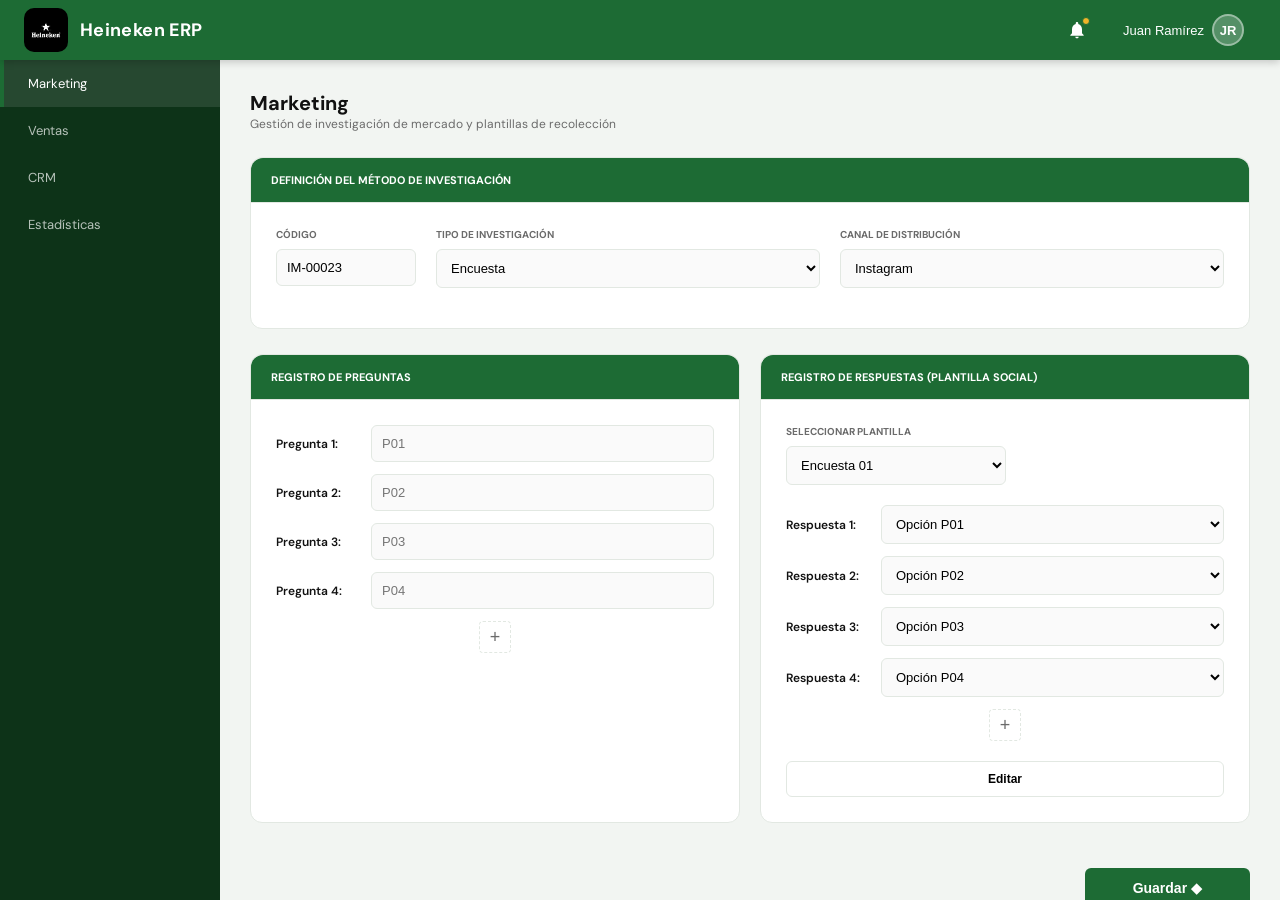
==== marketing/pueba2.html @ 5ab9c8ad "Prueba 2 mkt" ====
<!DOCTYPE html>
<html lang="es">
<head>
<meta charset="UTF-8">
<meta name="viewport" content="width=device-width, initial-scale=1.0">
<title>ERP  — Marketing</title>
<link href="https://fonts.googleapis.com/css2?family=DM+Sans:wght@400;500;600;700&display=swap" rel="stylesheet">
<style>
:root {
  /* Variables de Estilo */
  --g: #1d6b34;    
  --w: #ffffff;    
  --tan: #f0b429;  
  --sp2: 8px; --sp3: 12px; --sp4: 16px; --sp6: 24px;
  --rmd: 8px; --rfl: 50%;
  --tbs: 18px; --txs: 13px;
  --tr: 0.2s ease;
  
  --gray-bg: #f2f5f2;
  --border: #e2e8e2;
  --black: #111111;
  --gray-text: #6b6b6b;
}

*, *::before, *::after { margin:0; padding:0; box-sizing:border-box; }
body { font-family:'DM Sans', sans-serif; background:var(--gray-bg); color:var(--black); display:flex; flex-direction:column; height:100vh; overflow:hidden; }

/* HEADER */
.hd {
  background: var(--g);
  height: 60px;
  display: flex;
  align-items: center;
  justify-content: space-between;
  padding: 0 var(--sp6);
  flex-shrink: 0;
  box-shadow: 0 2px 8px rgba(0, 0, 0, 0.2);
  z-index: 100;
}
.hd-logo { display: flex; align-items: center; gap: var(--sp3); color: var(--w); text-decoration: none; }
.hd-logo-mark {
  width: 44px; height: 44px; display: block; border-radius: 10px;
  background: #000; padding: 4px; flex-shrink: 0; overflow: hidden;
}
.hd-logo-mark img { width: 100%; height: 100%; object-fit: contain; }
.hd-logo-t { font-size: var(--tbs); font-weight: 700; letter-spacing: 0.02em; color: var(--w); }
.hd-r { display: flex; align-items: center; gap: var(--sp4); }
.hd-usr {
  display: flex; align-items: center; gap: var(--sp2); color: var(--w);
  font-size: var(--txs); font-weight: 500; cursor: pointer; padding: var(--sp2) var(--sp3);
  border-radius: var(--rmd); transition: background var(--tr); border: none; background: none;
}
.hd-av {
  width: 32px; height: 32px; border-radius: var(--rfl); background: rgba(255, 255, 255, 0.25);
  display: flex; align-items: center; justify-content: center; font-size: var(--txs);
  font-weight: 700; color: var(--w); border: 2px solid rgba(255, 255, 255, 0.4); flex-shrink: 0;
}
.hd-nb { position: relative; color: var(--w); padding: var(--sp2); border-radius: var(--rmd); display: flex; align-items: center; border: none; background: none; }
.nd { position: absolute; top: 5px; right: 5px; width: 8px; height: 8px; background: var(--tan); border-radius: var(--rfl); border: 1px solid var(--g); }

/* LAYOUT */
.main-wrapper { display: flex; flex: 1; overflow: hidden; }
.sidebar { width: 220px; background: #0d3318; color: white; display: flex; flex-direction: column; flex-shrink: 0; }
.sb-item { padding: 15px 24px; font-size: 13px; cursor: pointer; color: rgba(255,255,255,0.7); border-left: 4px solid transparent; }
.sb-item.active { background: rgba(255,255,255,0.1); color: white; border-left-color: var(--g); }

.content { flex: 1; padding: 30px; overflow-y: auto; }
.card { background: white; border: 1px solid var(--border); border-radius: 12px; margin-bottom: 25px; }
.card-hdr { 
  padding: 15px 20px; font-size: 11px; font-weight: 700; text-transform: uppercase; 
  border-bottom: 1px solid var(--border); background: var(--g); color: white; border-radius: 12px 12px 0 0; 
}
.card-body { padding: 25px; }

/* GRID & FORMS */
.two-col { display: grid; grid-template-columns: 1fr 1fr; gap: 20px; margin-top: 20px; }
.field { margin-bottom: 15px; }
.label { display: block; font-size: 10px; font-weight: 700; color: var(--gray-text); text-transform: uppercase; margin-bottom: 8px; }

input, select { width: 100%; padding: 10px; border: 1px solid var(--border); border-radius: 6px; font-size: 13px; background: #fafafa; outline: none; }
input:focus, select:focus { border-color: var(--g); }

.q-row { display: flex; align-items: center; gap: 10px; margin-bottom: 12px; }
.q-lbl { font-size: 12px; font-weight: 600; min-width: 85px; color: var(--black); }

/* BUTTONS */
.btn { padding: 10px 24px; border-radius: 6px; border: none; font-size: 12px; font-weight: 700; cursor: pointer; transition: 0.2s; display: inline-flex; align-items: center; gap: 8px; }
.btn-primary { background: var(--g); color: white; }
.btn-outline { background: white; border: 1px solid var(--border); }
.btn-success { background: #2d8a48; color: white; }
.btn-add { background: none; border: 1.5px dashed var(--border); color: var(--gray-text); width: 32px; height: 32px; border-radius: 4px; font-size: 18px; cursor: pointer; }

/* ALERTS & OUTPUTS */
.alert-s { background: #e6f4eb; border: 1px solid var(--g); color: var(--g); padding: 15px; border-radius: 8px; font-size: 13px; margin-top: 20px; display: none; }
.outputs { display: grid; grid-template-columns: 1fr 1fr; gap: 20px; margin-top: 15px; }
.out-box { background: var(--gray-bg); padding: 20px; border-radius: 8px; border: 1px solid var(--border); }
</style>
</head>
<body>

<header class="hd">
    <a href="#" class="hd-logo">
        <div class="hd-logo-mark">
            <img src="../logo.png" alt="Logo">
        </div>
        <span class="hd-logo-t"> Heineken ERP</span>
    </a>
    <div class="hd-r">
        <button class="hd-nb">
            <svg width="20" height="20" fill="currentColor" viewBox="0 0 24 24"><path d="M12 22c1.1 0 2-.9 2-2h-4c0 1.1.9 2 2 2zm6-6v-5c0-3.07-1.64-5.64-4.5-6.32V4c0-.83-.67-1.5-1.5-1.5s-1.5.67-1.5 1.5v.68C7.63 5.36 6 7.92 6 11v5l-2 2v1h16v-1l-2-2z"/></svg>
            <div class="nd"></div>
        </button>
        <button class="hd-usr">
            <span>Juan Ramírez</span>
            <div class="hd-av">JR</div>
        </button>
    </div>
</header>

<div class="main-wrapper">
    <nav class="sidebar">
        <div class="sb-item active">Marketing</div>
        <div class="sb-item">Ventas</div>
        <div class="sb-item">CRM</div>
        <div class="sb-item">Estadísticas</div>
    </nav>

    <main class="content">
        <div style="margin-bottom: 25px;">
            <h1 style="font-size: 20px; font-weight: 700;">Marketing</h1>
            <p style="font-size: 12px; color: var(--gray-text);">Gestión de investigación de mercado y plantillas de recolección</p>
        </div>

        <div class="card">
            <div class="card-hdr">Definición del Método de Investigación</div>
            <div class="card-body">
                <div style="display: flex; gap: 20px;">
                    <div class="field" style="width: 140px;"><label class="label">Código</label><input type="text" value="IM-00023" readonly></div>
                    <div class="field" style="flex: 1;"><label class="label">Tipo de Investigación</label>
                        <select><option>Encuesta</option><option>Entrevista</option><option>Focus Group</option></select>
                    </div>
                    <div class="field" style="flex: 1;"><label class="label">Canal de Distribución</label>
                        <select><option>Instagram</option><option>Facebook</option><option>WhatsApp</option><option>Email</option></select>
                    </div>
                </div>
            </div>
        </div>

        <div class="two-col">
            <div class="card">
                <div class="card-hdr">Registro de Preguntas</div>
                <div class="card-body">
                    <div id="preg-list">
                        <div class="q-row"><span class="q-lbl">Pregunta 1:</span><input type="text" placeholder="P01"></div>
                        <div class="q-row"><span class="q-lbl">Pregunta 2:</span><input type="text" placeholder="P02"></div>
                        <div class="q-row"><span class="q-lbl">Pregunta 3:</span><input type="text" placeholder="P03"></div>
                        <div class="q-row"><span class="q-lbl">Pregunta 4:</span><input type="text" placeholder="P04"></div>
                    </div>
                    <div style="text-align: center; margin-top: 10px;">
                        <button class="btn-add" onclick="addP()" title="Añadir pregunta">+</button>
                    </div>
                </div>
            </div>

            <div class="card">
                <div class="card-hdr">Registro de Respuestas (Plantilla Social)</div>
                <div class="card-body">
                    <div class="field" style="max-width: 220px; margin-bottom: 20px;">
                        <label class="label">Seleccionar Plantilla</label>
                        <select><option>Encuesta 01</option><option>Encuesta 02</option></select>
                    </div>
                    <div id="resp-list">
                        <div class="q-row"><span class="q-lbl">Respuesta 1:</span><select><option>Opción P01</option><option>Opción Alternativa</option></select></div>
                        <div class="q-row"><span class="q-lbl">Respuesta 2:</span><select><option>Opción P02</option><option>Opción Alternativa</option></select></div>
                        <div class="q-row"><span class="q-lbl">Respuesta 3:</span><select><option>Opción P03</option><option>Opción Alternativa</option></select></div>
                        <div class="q-row"><span class="q-lbl">Respuesta 4:</span><select><option>Opción P04</option><option>Opción Alternativa</option></select></div>
                    </div>
                    <div style="text-align: center; margin-top: 10px;">
                        <button class="btn-add" title="Añadir respuesta">+</button>
                    </div>
                    <div style="margin-top: 20px;">
                        <button class="btn btn-outline" style="width: 100%; justify-content: center;">Editar </button>
                    </div>
                </div>
            </div>
        </div>

        <div style="text-align: right; margin-top: 20px; padding-bottom: 40px;">
            <button class="btn btn-primary" style="padding: 12px 48px; font-size: 14px;" onclick="saveResearch()">Guardar  ◆</button>
            
            <div id="save-alert" class="alert-s">✓ Los datos han sido registrados con éxito. El sistema ha generado los activos de salida.</div>
            
            <div id="output-section" style="display: none; margin-top: 25px; text-align: left;">
                <div class="card">
                    <div class="card-hdr" style="background: #2d8a48;">Salidas de Datos y Reportes</div>
                    <div class="card-body">
                        <div class="outputs">
                            <div class="out-box">
                                <strong style="font-size: 13px; color: var(--g); display: block; margin-bottom: 5px;">Reporte Estratégico PDF</strong>
                                <p style="font-size: 11px; color: var(--gray-text); margin-bottom: 12px;">Documento consolidado con la estructura de la encuesta y plantillas.</p>
                                <button class="btn btn-success" style="width: 100%; justify-content: center;" onclick="alert('Generando reporte...')">Descargar Reporte</button>
                            </div>
                           
                        </div>
                    </div>
                </div>
            </div>
        </div>
    </main>
</div>

<script>
    let questionCount = 4;
    function addP() {
        questionCount++;
        const row = document.createElement('div');
        row.className = 'q-row';
        row.innerHTML = `<span class="q-lbl">Pregunta ${questionCount}:</span><input type="text" placeholder="P0${questionCount}">`;
        document.getElementById('preg-list').appendChild(row);
    }

    function saveResearch() {
        document.getElementById('save-alert').style.display = 'block';
        document.getElementById('output-section').style.display = 'block';
        // Scroll suave al final para ver las salidas
        window.scrollTo({ top: document.body.scrollHeight, behavior: 'smooth' });
    }
</script>

</body>
</html>
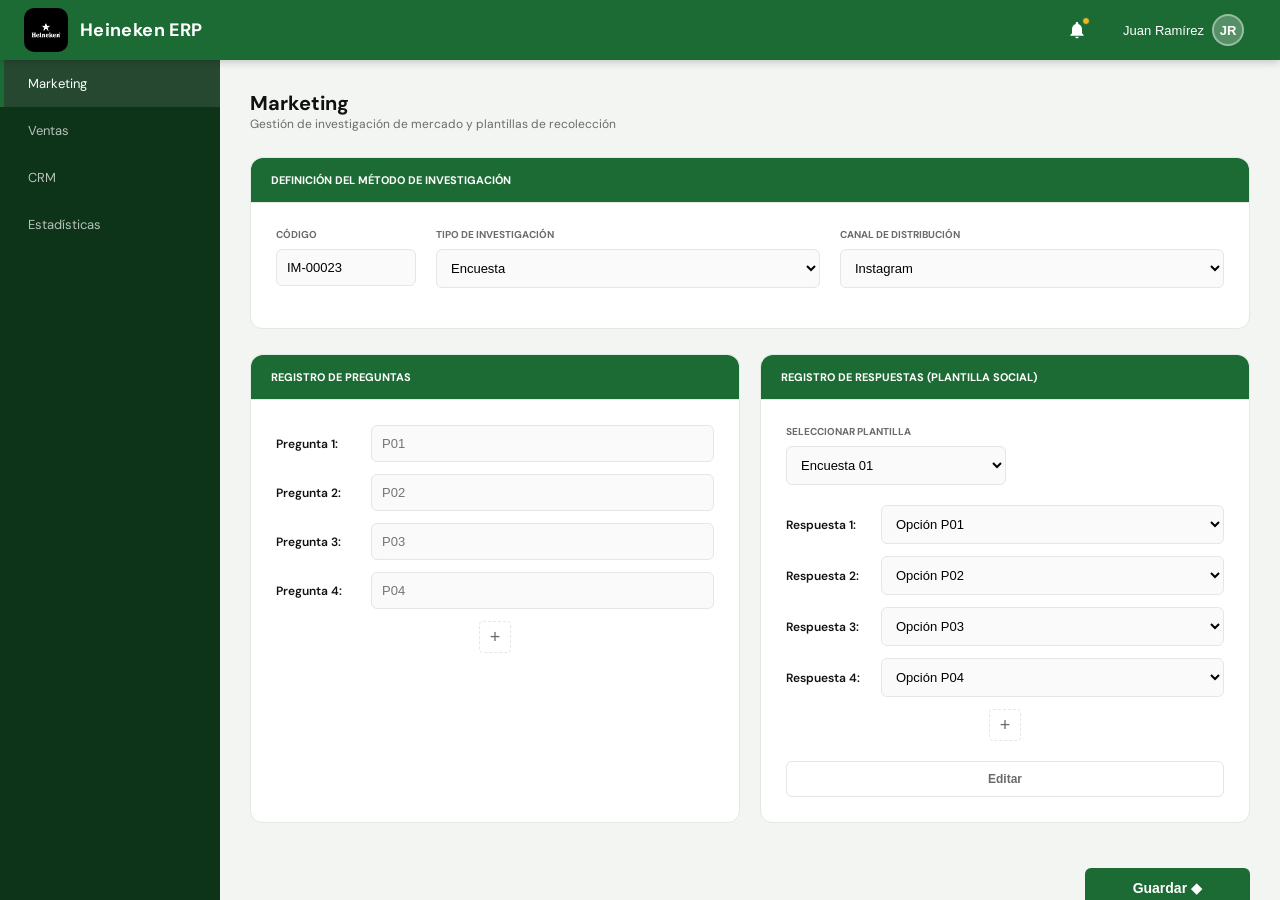
==== commit d79a9a9c: "Mercado meta" ====
--- a/marketing/pueba2.html
+++ b/marketing/pueba2.html
@@ -86,7 +86,9 @@
 /* BUTTONS */
 .btn { padding: 10px 24px; border-radius: 6px; border: none; font-size: 12px; font-weight: 700; cursor: pointer; transition: 0.2s; display: inline-flex; align-items: center; gap: 8px; }
 .btn-primary { background: var(--g); color: white; }
-.btn-outline { background: white; border: 1px solid var(--border); }
+.btn-primary:hover { opacity: 0.9; }
+.btn-outline { background: white; border: 1px solid var(--border); color: var(--gray-text); }
+.btn-outline:hover { background: var(--gray-bg); }
 .btn-success { background: #2d8a48; color: white; }
 .btn-add { background: none; border: 1.5px dashed var(--border); color: var(--gray-text); width: 32px; height: 32px; border-radius: 4px; font-size: 18px; cursor: pointer; }
 
@@ -94,6 +96,23 @@
 .alert-s { background: #e6f4eb; border: 1px solid var(--g); color: var(--g); padding: 15px; border-radius: 8px; font-size: 13px; margin-top: 20px; display: none; }
 .outputs { display: grid; grid-template-columns: 1fr 1fr; gap: 20px; margin-top: 15px; }
 .out-box { background: var(--gray-bg); padding: 20px; border-radius: 8px; border: 1px solid var(--border); }
+
+/* --- NUEVO: ESTILOS DE LA VENTANA EMERGENTE (MODAL) --- */
+.overlay {
+    display: none; position: fixed; inset: 0; background: rgba(0, 0, 0, 0.5);
+    z-index: 200; align-items: center; justify-content: center;
+}
+.overlay.open { display: flex; }
+.modal {
+    background: white; border-radius: 12px; width: 90%; max-width: 400px;
+    overflow: hidden; box-shadow: 0 8px 30px rgba(0,0,0,0.2); text-align: center;
+}
+.modal-hdr { background: var(--g); color: white; padding: 15px; font-weight: 700; font-size: 14px; }
+.modal-body { padding: 25px; }
+.modal-icon { font-size: 40px; margin-bottom: 10px; }
+.modal-body h3 { margin-bottom: 10px; font-size: 18px; color: var(--black); }
+.modal-body p { font-size: 13px; color: var(--gray-text); margin-bottom: 25px; line-height: 1.5; }
+.modal-btns { display: flex; gap: 10px; justify-content: center; }
 </style>
 </head>
 <body>
@@ -186,7 +205,7 @@
         </div>
 
         <div style="text-align: right; margin-top: 20px; padding-bottom: 40px;">
-            <button class="btn btn-primary" style="padding: 12px 48px; font-size: 14px;" onclick="saveResearch()">Guardar  ◆</button>
+            <button class="btn btn-primary" style="padding: 12px 48px; font-size: 14px;" onclick="showModal()">Guardar  ◆</button>
             
             <div id="save-alert" class="alert-s">✓ Los datos han sido registrados con éxito. El sistema ha generado los activos de salida.</div>
             
@@ -200,13 +219,27 @@
                                 <p style="font-size: 11px; color: var(--gray-text); margin-bottom: 12px;">Documento consolidado con la estructura de la encuesta y plantillas.</p>
                                 <button class="btn btn-success" style="width: 100%; justify-content: center;" onclick="alert('Generando reporte...')">Descargar Reporte</button>
                             </div>
-                           
                         </div>
                     </div>
                 </div>
             </div>
         </div>
     </main>
+</div>
+
+<div class="overlay" id="confirm-modal">
+    <div class="modal">
+        <div class="modal-hdr">Confirmación del Sistema</div>
+        <div class="modal-body">
+            <div class="modal-icon">💾</div>
+            <h3>¿Guardar Investigación?</h3>
+            <p>Se registrarán las preguntas y plantillas en la base de datos. Asegúrate de que la información sea correcta antes de continuar.</p>
+            <div class="modal-btns">
+                <button class="btn btn-outline" onclick="closeModal()">Cancelar</button>
+                <button class="btn btn-primary" onclick="confirmSave()">Sí, Guardar</button>
+            </div>
+        </div>
+    </div>
 </div>
 
 <script>
@@ -219,10 +252,20 @@
         document.getElementById('preg-list').appendChild(row);
     }
 
-    function saveResearch() {
-        document.getElementById('save-alert').style.display = 'block';
-        document.getElementById('output-section').style.display = 'block';
-        // Scroll suave al final para ver las salidas
+    // --- NUEVO: FUNCIONES DE LA VENTANA EMERGENTE ---
+    function showModal() {
+        document.getElementById('confirm-modal').classList.add('open');
+    }
+
+    function closeModal() {
+        document.getElementById('confirm-modal').classList.remove('open');
+    }
+
+    function confirmSave() {
+        closeModal(); // Cierra el modal
+        document.getElementById('save-alert').style.display = 'block'; // Muestra el mensaje de éxito
+        document.getElementById('output-section').style.display = 'block'; // Muestra las salidas
+        // Hace un scroll suave hacia abajo para mostrar la nueva información
         window.scrollTo({ top: document.body.scrollHeight, behavior: 'smooth' });
     }
 </script>
